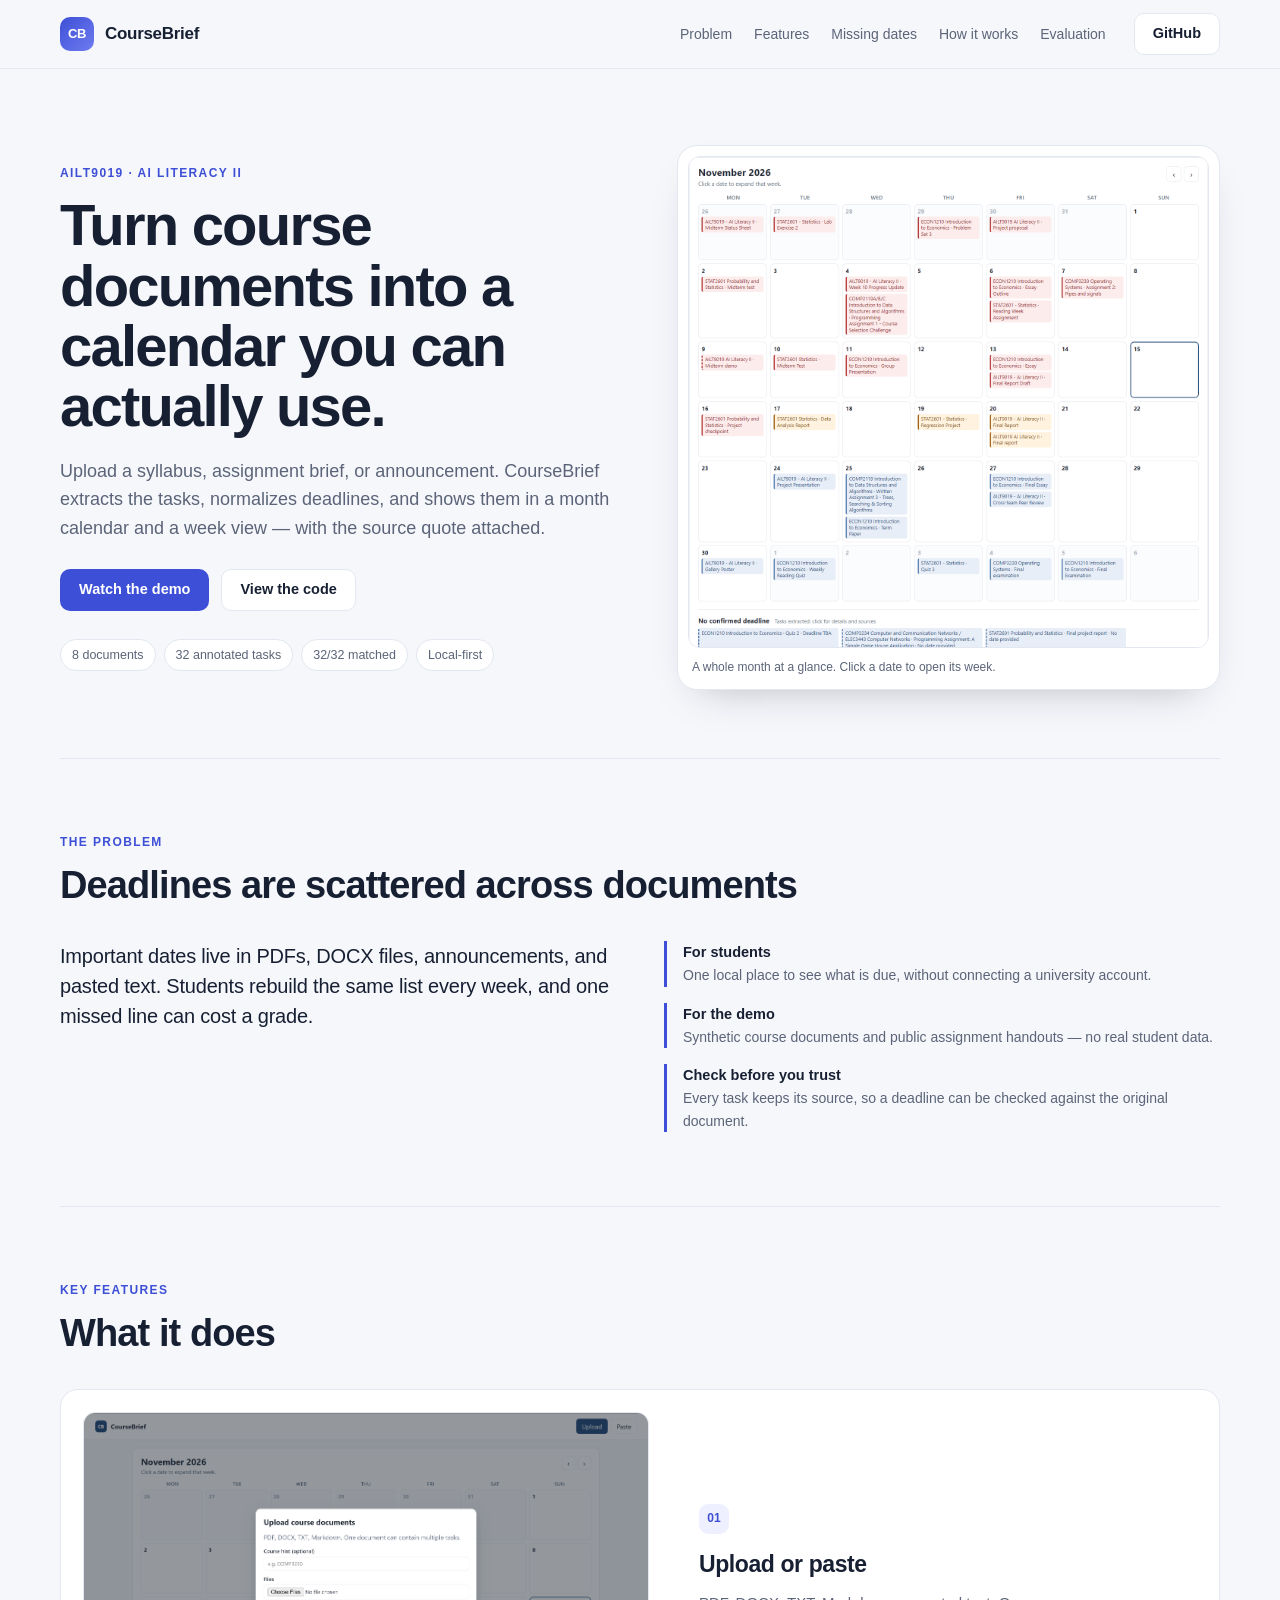
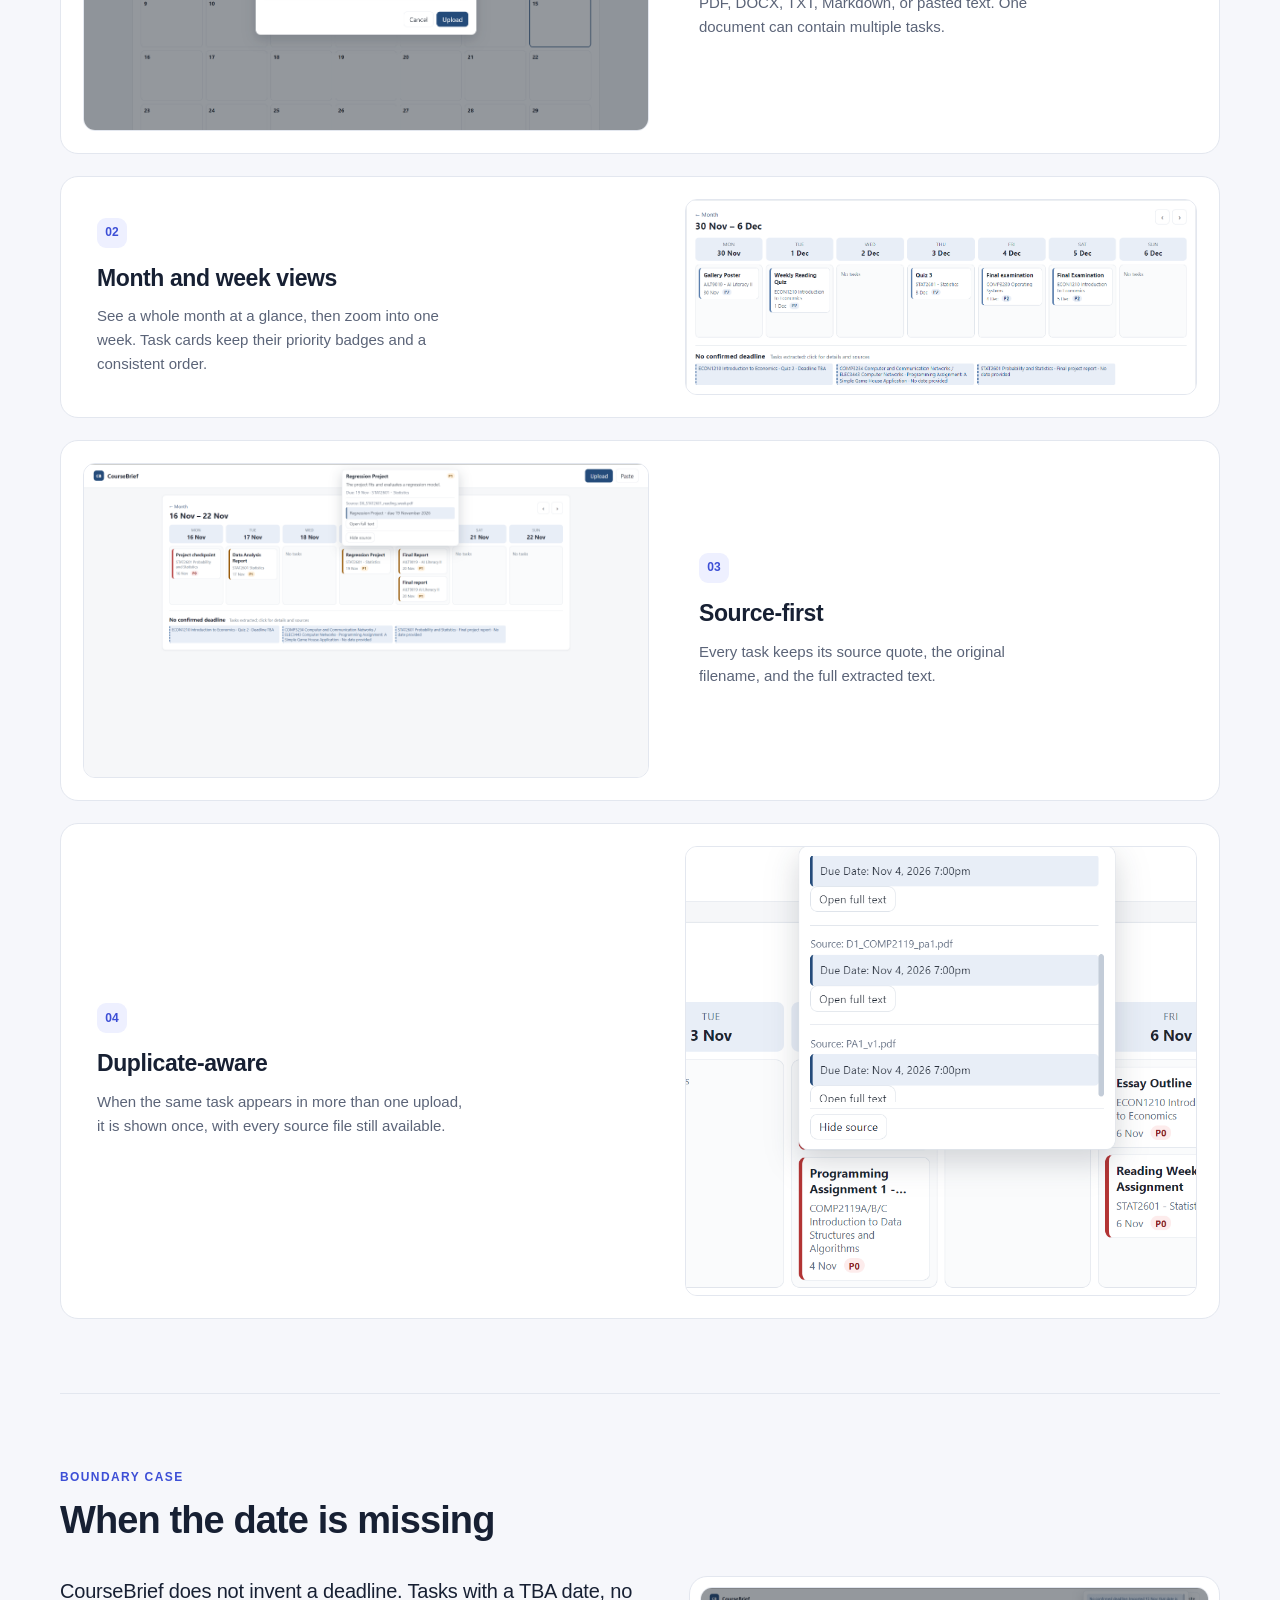
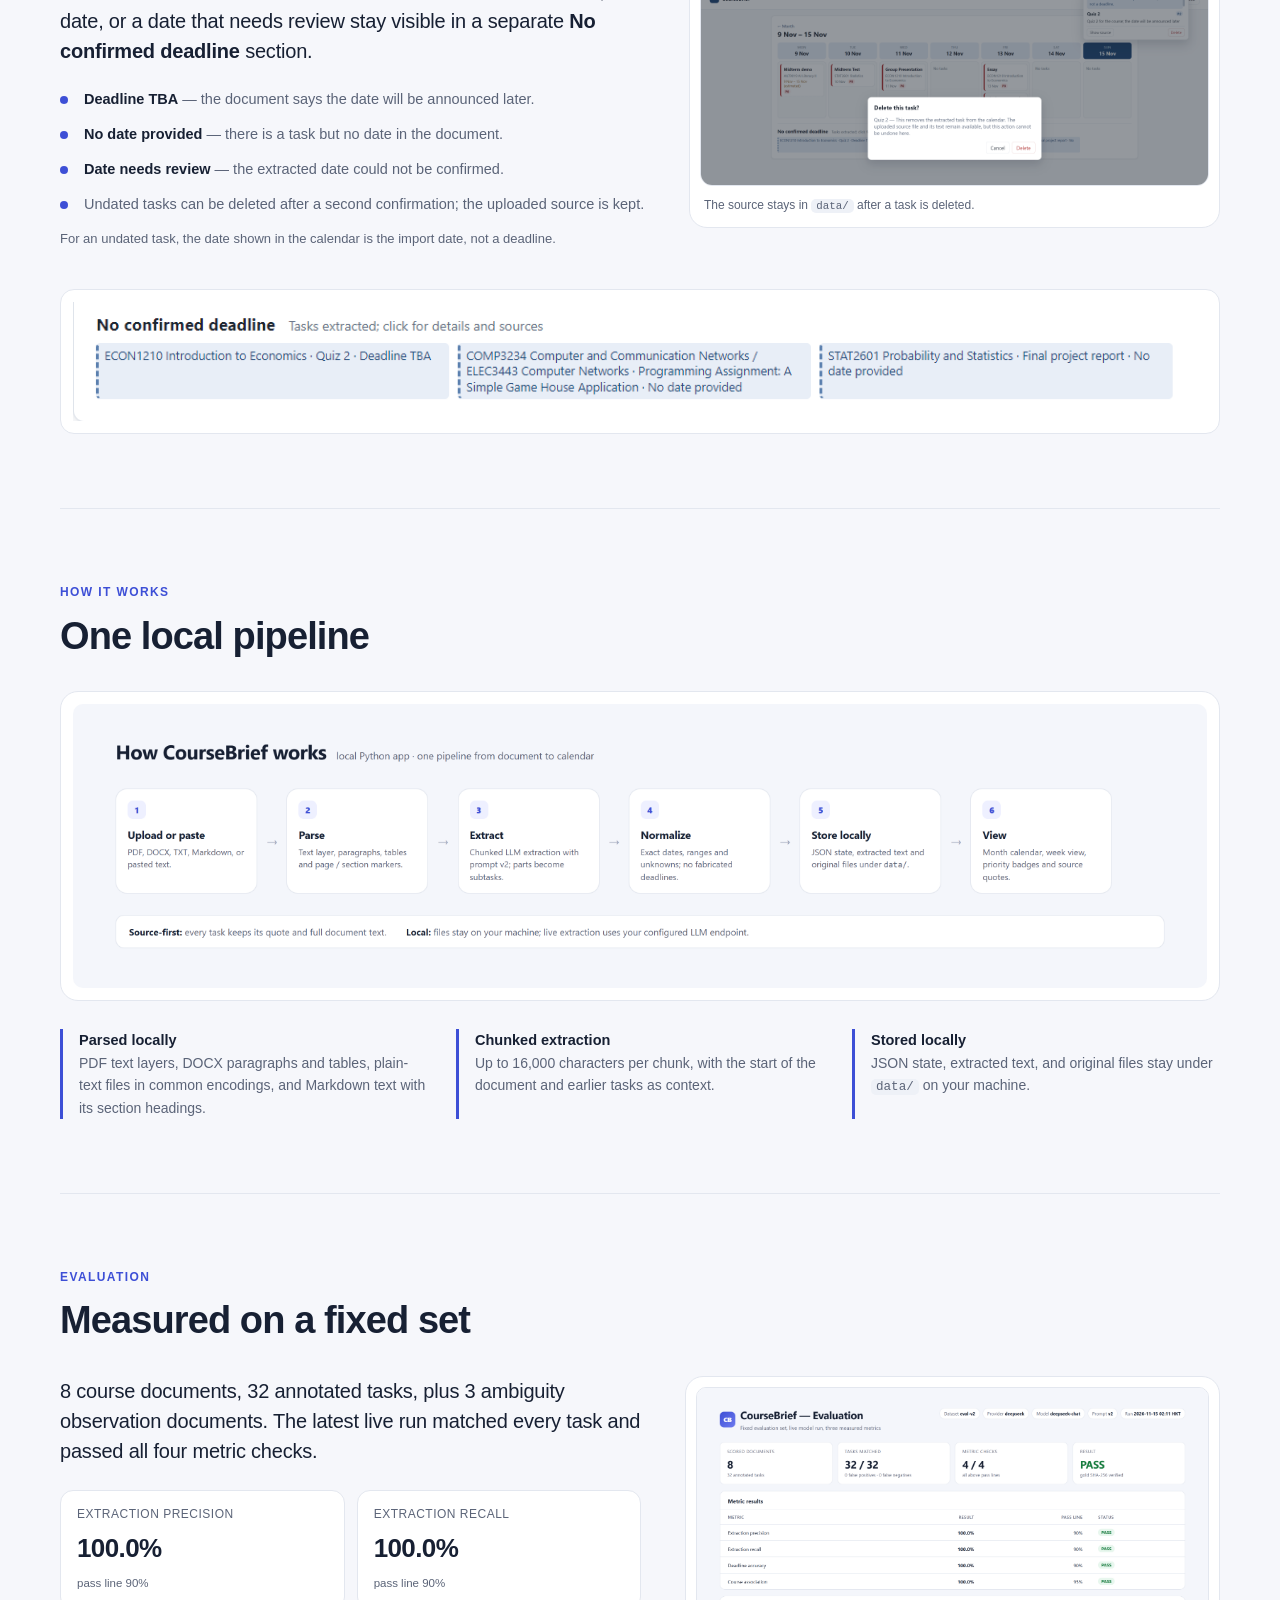
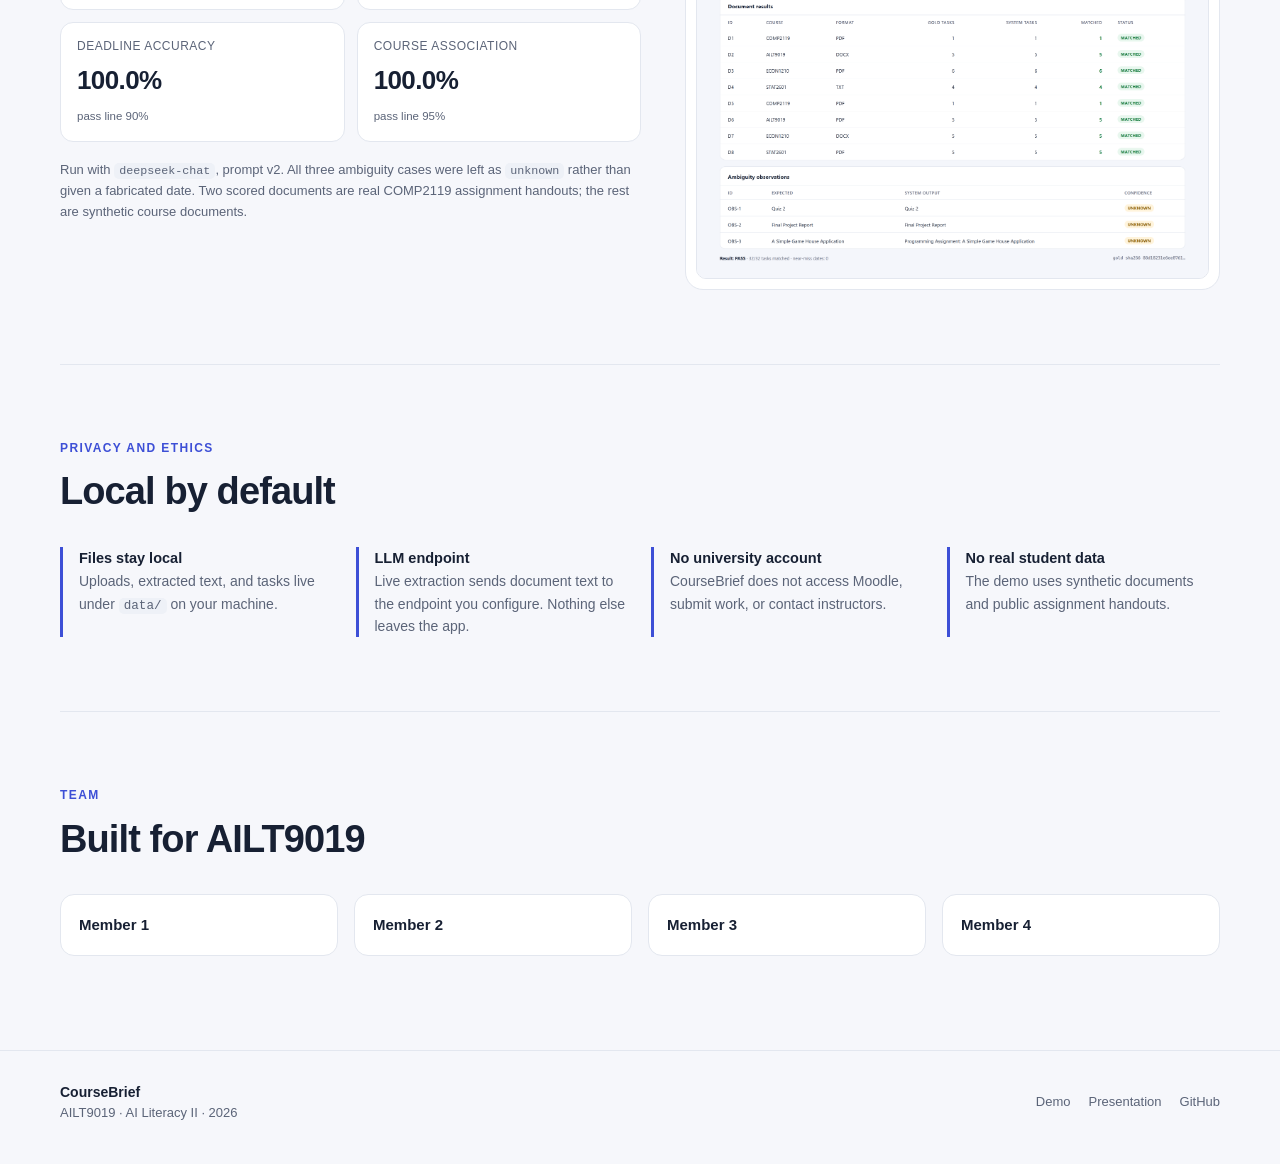
==== docs/index.html @ 69df0aec "implement the website" ====
<!doctype html>
<html lang="en">
<head>
<meta charset="utf-8">
<meta name="viewport" content="width=device-width, initial-scale=1">
<title>CourseBrief — Turn course documents into a clear academic calendar</title>
<meta name="description" content="CourseBrief extracts academic tasks and deadlines from course documents and shows them in a month calendar and a week view, with source quotes attached.">
<link rel="stylesheet" href="styles.css">
</head>
<body id="top">

<header class="site-header">
  <div class="wrap nav">
    <a class="brand" href="#top" aria-label="CourseBrief home">
      <span class="mark">CB</span>
      <span>CourseBrief</span>
    </a>
    <nav class="nav-links" aria-label="Sections">
      <a href="#problem">Problem</a>
      <a href="#features">Features</a>
      <a href="#missing">Missing dates</a>
      <a href="#how">How it works</a>
      <a href="#evaluation">Evaluation</a>
    </nav>
    <a class="btn btn-ghost" href="https://github.com/chankwankiu/AILT9019">GitHub</a>
  </div>
</header>

<main>

  <section class="hero wrap">
    <div class="hero-copy">
      <p class="eyebrow">AILT9019 · AI Literacy II</p>
      <h1>Turn course documents into a calendar you can actually use.</h1>
      <p class="lede">
        Upload a syllabus, assignment brief, or announcement. CourseBrief extracts the tasks,
        normalizes deadlines, and shows them in a month calendar and a week view — with the source quote attached.
      </p>
      <div class="hero-actions">
        <a class="btn btn-primary" href="https://youtu.be/REPLACE_DEMO">Watch the demo</a>
        <a class="btn btn-ghost" href="https://github.com/chankwankiu/AILT9019">View the code</a>
      </div>
      <ul class="chips" aria-label="Project summary">
        <li>8 documents</li>
        <li>32 annotated tasks</li>
        <li>32/32 matched</li>
        <li>Local-first</li>
      </ul>
    </div>
    <figure class="hero-shot">
      <img src="assets/02-calendar.png" width="1368" height="1292" alt="CourseBrief month calendar with tasks from several courses">
      <figcaption>A whole month at a glance. Click a date to open its week.</figcaption>
    </figure>
  </section>

  <section class="section wrap" id="problem">
    <div class="section-head">
      <p class="eyebrow">The problem</p>
      <h2>Deadlines are scattered across documents</h2>
    </div>
    <div class="two-col">
      <p class="big">
        Important dates live in PDFs, DOCX files, announcements, and pasted text. Students rebuild the
        same list every week, and one missed line can cost a grade.
      </p>
      <div class="problem-list">
        <div><strong>For students</strong> <span>One local place to see what is due, without connecting a university account.</span></div>
        <div><strong>For the demo</strong> <span>Synthetic course documents and public assignment handouts — no real student data.</span></div>
        <div><strong>Check before you trust</strong> <span>Every task keeps its source, so a deadline can be checked against the original document.</span></div>
      </div>
    </div>
  </section>

  <section class="section wrap" id="features">
    <div class="section-head">
      <p class="eyebrow">Key features</p>
      <h2>What it does</h2>
    </div>
    <div class="feature-rows">
      <article class="feature-row">
        <figure class="shot"><img src="assets/01-upload.png" width="2482" height="1396" alt="Upload dialog with PDF, DOCX, TXT, and Markdown support" loading="lazy"></figure>
        <div class="feature-copy">
          <span class="feature-num">01</span>
          <h3>Upload or paste</h3>
          <p>PDF, DOCX, TXT, Markdown, or pasted text. One document can contain multiple tasks.</p>
        </div>
      </article>
      <article class="feature-row reverse">
        <figure class="shot"><img src="assets/03-week.png" width="1369" height="521" alt="Week view with task cards and priority badges" loading="lazy"></figure>
        <div class="feature-copy">
          <span class="feature-num">02</span>
          <h3>Month and week views</h3>
          <p>See a whole month at a glance, then zoom into one week. Task cards keep their priority badges and a consistent order.</p>
        </div>
      </article>
      <article class="feature-row">
        <figure class="shot"><img src="assets/04-source.png" width="2520" height="1396" alt="Task details with the source quote and an Open full text button" loading="lazy"></figure>
        <div class="feature-copy">
          <span class="feature-num">03</span>
          <h3>Source-first</h3>
          <p>Every task keeps its source quote, the original filename, and the full extracted text.</p>
        </div>
      </article>
      <article class="feature-row reverse">
        <figure class="shot"><img src="assets/06-duplicate.png" width="842" height="740" alt="One task with sources from several uploaded files" loading="lazy"></figure>
        <div class="feature-copy">
          <span class="feature-num">04</span>
          <h3>Duplicate-aware</h3>
          <p>When the same task appears in more than one upload, it is shown once, with every source file still available.</p>
        </div>
      </article>
    </div>
  </section>

  <section class="section wrap" id="missing">
    <div class="section-head">
      <p class="eyebrow">Boundary case</p>
      <h2>When the date is missing</h2>
    </div>
    <div class="missing-grid">
      <div>
        <p class="big">
          CourseBrief does not invent a deadline. Tasks with a TBA date, no date, or a date that needs
          review stay visible in a separate <strong>No confirmed deadline</strong> section.
        </p>
        <ul class="tick-list">
          <li><strong>Deadline TBA</strong> — the document says the date will be announced later.</li>
          <li><strong>No date provided</strong> — there is a task but no date in the document.</li>
          <li><strong>Date needs review</strong> — the extracted date could not be confirmed.</li>
          <li>Undated tasks can be deleted after a second confirmation; the uploaded source is kept.</li>
        </ul>
        <p class="note">For an undated task, the date shown in the calendar is the import date, not a deadline.</p>
      </div>
      <figure class="shot panel">
        <img src="assets/08-delete-confirm.png" width="2520" height="980" alt="Delete confirmation for an undated task, with the import-date note visible" loading="lazy">
        <figcaption>The source stays in <code>data/</code> after a task is deleted.</figcaption>
      </figure>
    </div>
    <figure class="strip">
      <a class="zoom" href="assets/05-undated.png" target="_blank" rel="noopener"><img src="assets/05-undated.png" width="1188" height="125" alt="No confirmed deadline section with Deadline TBA and No date provided labels" loading="lazy"></a>
      <figcaption class="tap-hint">Tap the image to view it full size.</figcaption>
    </figure>
  </section>

  <section class="section wrap" id="how">
    <div class="section-head">
      <p class="eyebrow">How it works</p>
      <h2>One local pipeline</h2>
    </div>
    <figure class="arch">
      <a class="zoom" href="assets/architecture.png" target="_blank" rel="noopener"><img src="assets/architecture.png" width="3200" height="800" alt="Pipeline: upload or paste, parse, extract, normalize, store locally, view" loading="lazy"></a>
      <figcaption class="tap-hint">Tap the image to view it full size.</figcaption>
    </figure>
    <div class="three-col">
      <div><strong>Parsed locally</strong> <span>PDF text layers, DOCX paragraphs and tables, plain-text files in common encodings, and Markdown text with its section headings.</span></div>
      <div><strong>Chunked extraction</strong> <span>Up to 16,000 characters per chunk, with the start of the document and earlier tasks as context.</span></div>
      <div><strong>Stored locally</strong> <span>JSON state, extracted text, and original files stay under <code>data/</code> on your machine.</span></div>
    </div>
  </section>

  <section class="section wrap" id="evaluation">
    <div class="section-head">
      <p class="eyebrow">Evaluation</p>
      <h2>Measured on a fixed set</h2>
    </div>
    <div class="eval-grid">
      <div>
        <p class="big">
          8 course documents, 32 annotated tasks, plus 3 ambiguity observation documents.
          The latest live run matched every task and passed all four metric checks.
        </p>
        <div class="metric-grid">
          <div class="metric"><span>Extraction precision</span> <strong>100.0%</strong> <small>pass line 90%</small></div>
          <div class="metric"><span>Extraction recall</span> <strong>100.0%</strong> <small>pass line 90%</small></div>
          <div class="metric"><span>Deadline accuracy</span> <strong>100.0%</strong> <small>pass line 90%</small></div>
          <div class="metric"><span>Course association</span> <strong>100.0%</strong> <small>pass line 95%</small></div>
        </div>
        <p class="note">
          Run with <code>deepseek-chat</code>, prompt v2. All three ambiguity cases were left as
          <code>unknown</code> rather than given a fabricated date. Two scored documents are real
          COMP2119 assignment handouts; the rest are synthetic course documents.
        </p>
      </div>
      <figure class="shot eval-shot">
        <a class="zoom" href="assets/07-evaluation.png" target="_blank" rel="noopener"><img src="assets/07-evaluation.png" width="2880" height="2766" alt="Evaluation report showing 32 of 32 tasks matched and all metrics at 100%" loading="lazy"></a>
        <figcaption class="tap-hint">Tap the image to view it full size.</figcaption>
      </figure>
    </div>
  </section>

  <section class="section wrap" id="privacy">
    <div class="section-head">
      <p class="eyebrow">Privacy and ethics</p>
      <h2>Local by default</h2>
    </div>
    <div class="privacy-grid">
      <div><strong>Files stay local</strong> <span>Uploads, extracted text, and tasks live under <code>data/</code> on your machine.</span></div>
      <div><strong>LLM endpoint</strong> <span>Live extraction sends document text to the endpoint you configure. Nothing else leaves the app.</span></div>
      <div><strong>No university account</strong> <span>CourseBrief does not access Moodle, submit work, or contact instructors.</span></div>
      <div><strong>No real student data</strong> <span>The demo uses synthetic documents and public assignment handouts.</span></div>
    </div>
  </section>

  <section class="section wrap" id="team">
    <div class="section-head">
      <p class="eyebrow">Team</p>
      <h2>Built for AILT9019</h2>
    </div>
    <div class="team-grid">
      <div class="member"><strong>Member 1</strong></div>
      <div class="member"><strong>Member 2</strong></div>
      <div class="member"><strong>Member 3</strong></div>
      <div class="member"><strong>Member 4</strong></div>
    </div>
  </section>

</main>

<footer class="site-footer">
  <div class="wrap footer-row">
    <div>
      <strong>CourseBrief</strong>
      <span>AILT9019 · AI Literacy II · 2026</span>
    </div>
    <div class="footer-links">
      <a href="https://youtu.be/REPLACE_DEMO">Demo</a>
      <a href="https://youtu.be/REPLACE_PRESENTATION">Presentation</a>
      <a href="https://github.com/chankwankiu/AILT9019">GitHub</a>
    </div>
  </div>
</footer>

</body>
</html>
---- docs/styles.css ----
:root {
  --ink: #172033;
  --muted: #5b6478;
  --line: #e3e7ef;
  --bg: #f6f7fb;
  --panel: #ffffff;
  --soft: #eef1f7;
  --accent: #3d4fd6;
  --accent-dark: #2f3fb8;
  --green: #137a3b;
  --radius: 18px;
  --max: 1160px;
}

* { box-sizing: border-box; }

/* sticky 导航栏约 69px 高，锚点跳转时给标题留出位置 */
html { scroll-behavior: smooth; scroll-padding-top: 69px; }

body {
  margin: 0;
  background: var(--bg);
  color: var(--ink);
  font-family: -apple-system, BlinkMacSystemFont, "Segoe UI", "Microsoft YaHei", sans-serif;
  line-height: 1.6;
  -webkit-font-smoothing: antialiased;
}

img { max-width: 100%; height: auto; display: block; }

a { color: inherit; }

code {
  font-family: "Cascadia Mono", Consolas, monospace;
  font-size: 0.9em;
  background: var(--soft);
  padding: 1px 5px;
  border-radius: 5px;
}

.wrap {
  width: min(var(--max), calc(100% - 48px));
  margin: 0 auto;
}

/* Header */
.site-header {
  position: sticky;
  top: 0;
  z-index: 10;
  background: rgba(246, 247, 251, 0.86);
  border-bottom: 1px solid var(--line);
  backdrop-filter: blur(10px);
}

.nav {
  display: flex;
  align-items: center;
  gap: 28px;
  min-height: 68px;
}

.brand {
  display: inline-flex;
  align-items: center;
  gap: 11px;
  font-weight: 750;
  font-size: 17px;
  letter-spacing: -0.3px;
  text-decoration: none;
  margin-right: auto;
}

.mark {
  width: 34px;
  height: 34px;
  border-radius: 10px;
  background: linear-gradient(135deg, var(--accent), #6f7cf0);
  color: #fff;
  display: grid;
  place-items: center;
  font-size: 13px;
  font-weight: 800;
  letter-spacing: -0.4px;
}

.nav-links {
  display: flex;
  gap: 22px;
  font-size: 14px;
  color: var(--muted);
}

.nav-links a { text-decoration: none; }
.nav-links a:hover { color: var(--ink); }

.btn {
  display: inline-flex;
  align-items: center;
  justify-content: center;
  gap: 8px;
  min-height: 42px;
  padding: 0 18px;
  border-radius: 10px;
  border: 1px solid transparent;
  font-size: 14.5px;
  font-weight: 650;
  text-decoration: none;
  transition: background 0.15s ease, border-color 0.15s ease, transform 0.15s ease;
}

.btn:hover { transform: translateY(-1px); }

.btn-primary {
  background: var(--accent);
  color: #fff;
}
.btn-primary:hover { background: var(--accent-dark); }

.btn-ghost {
  background: var(--panel);
  border-color: var(--line);
  color: var(--ink);
}
.btn-ghost:hover { border-color: #c9cfdd; }

/* Hero */
.hero {
  display: grid;
  grid-template-columns: 1.02fr 0.98fr;
  gap: 52px;
  align-items: center;
  padding: 76px 0 68px;
}

.eyebrow {
  margin: 0 0 12px;
  color: var(--accent);
  font-size: 12px;
  font-weight: 750;
  letter-spacing: 1.4px;
  text-transform: uppercase;
}

h1 {
  margin: 0;
  font-size: clamp(38px, 5vw, 58px);
  line-height: 1.04;
  letter-spacing: -1.8px;
  font-weight: 780;
}

.lede {
  margin: 20px 0 0;
  color: var(--muted);
  font-size: 18px;
  max-width: 56ch;
}

.hero-actions {
  display: flex;
  flex-wrap: wrap;
  gap: 12px;
  margin-top: 26px;
}

.chips {
  display: flex;
  flex-wrap: wrap;
  gap: 8px;
  margin: 28px 0 0;
  padding: 0;
  list-style: none;
}

.chips li {
  padding: 5px 11px;
  border: 1px solid var(--line);
  border-radius: 999px;
  background: var(--panel);
  color: var(--muted);
  font-size: 12.5px;
  white-space: nowrap;
}

.hero-shot,
.shot {
  margin: 0;
}

.hero-shot {
  background: var(--panel);
  border: 1px solid var(--line);
  border-radius: 20px;
  padding: 10px;
  box-shadow: 0 18px 40px -24px rgba(23, 32, 51, 0.35);
}

.hero-shot img {
  border-radius: 12px;
  border: 1px solid var(--line);
}

.hero-shot figcaption,
.shot figcaption {
  padding: 10px 4px 2px;
  color: var(--muted);
  font-size: 12px;
}

/* Sections */
.section {
  padding: 74px 0;
  border-top: 1px solid var(--line);
}

.section-head {
  margin-bottom: 34px;
}

h2 {
  margin: 0;
  font-size: clamp(28px, 3.4vw, 38px);
  line-height: 1.12;
  letter-spacing: -0.9px;
  font-weight: 750;
}

h3 {
  margin: 0 0 7px;
  font-size: 19px;
  letter-spacing: -0.2px;
}

.big {
  margin: 0;
  font-size: 20px;
  line-height: 1.5;
  letter-spacing: -0.2px;
}

.note {
  color: var(--muted);
  font-size: 13px;
}

/* Problem */
.two-col {
  display: grid;
  grid-template-columns: 1fr 1fr;
  gap: 48px;
  align-items: start;
}

.problem-list {
  display: grid;
  gap: 16px;
}

.problem-list div,
.three-col div,
.privacy-grid div {
  padding-left: 16px;
  border-left: 3px solid var(--accent);
}

.problem-list strong,
.problem-list span,
.three-col strong,
.three-col span,
.privacy-grid strong,
.privacy-grid span {
  display: block;
}

.problem-list strong,
.three-col strong,
.privacy-grid strong {
  font-size: 14.5px;
}

.problem-list span,
.three-col span,
.privacy-grid span {
  color: var(--muted);
  font-size: 14px;
}

/* Features */
.feature-rows {
  display: grid;
  gap: 22px;
}

.feature-row {
  display: grid;
  grid-template-columns: 1.05fr 0.95fr;
  gap: 36px;
  align-items: center;
  background: var(--panel);
  border: 1px solid var(--line);
  border-radius: var(--radius);
  padding: 22px;
}

.feature-row.reverse .shot { order: 2; }
.feature-row.reverse .feature-copy { order: 1; }

.feature-row .shot img {
  width: 100%;
  border-radius: 12px;
  border: 1px solid var(--line);
}

.feature-copy { padding: 10px 14px; }

.feature-num {
  display: inline-grid;
  place-items: center;
  width: 30px;
  height: 30px;
  border-radius: 9px;
  background: #eef0ff;
  color: var(--accent);
  font-size: 12px;
  font-weight: 800;
  margin-bottom: 12px;
}

.feature-copy h3 {
  font-size: 23px;
  letter-spacing: -0.4px;
}

.feature-copy p {
  margin: 8px 0 0;
  color: var(--muted);
  font-size: 15px;
  max-width: 44ch;
}

/* Missing dates */
.missing-grid {
  display: grid;
  grid-template-columns: 1.05fr 0.95fr;
  gap: 42px;
  align-items: start;
}

.tick-list {
  margin: 22px 0 0;
  padding: 0;
  list-style: none;
  display: grid;
  gap: 12px;
}

.tick-list li {
  position: relative;
  padding-left: 24px;
  color: var(--muted);
  font-size: 14.5px;
}

.tick-list li::before {
  content: "";
  position: absolute;
  left: 0;
  top: 8px;
  width: 8px;
  height: 8px;
  border-radius: 50%;
  background: var(--accent);
}

.tick-list strong { color: var(--ink); }

.panel {
  background: var(--panel);
  border: 1px solid var(--line);
  border-radius: var(--radius);
  padding: 10px;
}

.panel img { border-radius: 12px; border: 1px solid var(--line); }

.strip {
  margin: 26px 0 0;
  background: var(--panel);
  border: 1px solid var(--line);
  border-radius: 14px;
  padding: 12px;
}

.strip img { width: 100%; }

/* How it works */
.arch {
  margin: 0 0 28px;
  background: var(--panel);
  border: 1px solid var(--line);
  border-radius: var(--radius);
  padding: 12px;
}

.arch img { width: 100%; border-radius: 10px; }

.three-col {
  display: grid;
  grid-template-columns: repeat(3, 1fr);
  gap: 28px;
}

/* Evaluation */
.eval-grid {
  display: grid;
  grid-template-columns: 1fr 0.92fr;
  gap: 44px;
  align-items: start;
}

.metric-grid {
  display: grid;
  grid-template-columns: 1fr 1fr;
  gap: 12px;
  margin: 24px 0 18px;
}

.metric {
  background: var(--panel);
  border: 1px solid var(--line);
  border-radius: 13px;
  padding: 14px 16px;
}

.metric span {
  display: block;
  color: var(--muted);
  font-size: 12px;
  text-transform: uppercase;
  letter-spacing: 0.5px;
}

.metric strong {
  display: block;
  margin-top: 4px;
  font-size: 26px;
  letter-spacing: -0.6px;
}

.metric small {
  color: var(--muted);
  font-size: 11.5px;
}

.eval-shot {
  background: var(--panel);
  border: 1px solid var(--line);
  border-radius: var(--radius);
  padding: 10px;
}

.eval-shot img { border-radius: 10px; border: 1px solid var(--line); }

/* Privacy */
.privacy-grid {
  display: grid;
  grid-template-columns: repeat(4, 1fr);
  gap: 22px;
}

/* Team */
.team-grid {
  display: grid;
  grid-template-columns: repeat(4, 1fr);
  gap: 16px;
}

.member {
  background: var(--panel);
  border: 1px solid var(--line);
  border-radius: 14px;
  padding: 18px;
}

.member strong { display: block; font-size: 15px; }
.member span { color: var(--muted); font-size: 13px; }

/* Footer */
.site-footer {
  border-top: 1px solid var(--line);
  padding: 30px 0 40px;
  margin-top: 20px;
}

.footer-row {
  display: flex;
  justify-content: space-between;
  align-items: center;
  gap: 24px;
  color: var(--muted);
  font-size: 13px;
}

.footer-row strong {
  display: block;
  color: var(--ink);
  font-size: 14px;
}

.footer-links {
  display: flex;
  gap: 18px;
}

.footer-links a { text-decoration: none; }
.footer-links a:hover { color: var(--ink); }

/* 宽图点开看原图；提示文字只在手机上显示 */
.zoom { display: block; cursor: zoom-in; }
.tap-hint { display: none; }

/* Focus */
a:focus-visible {
  outline: 2px solid var(--accent);
  outline-offset: 3px;
}

/* Responsive */
@media (max-width: 980px) {
  /* 窄屏导航移到第二行，可左右滑动；导航栏变高，锚点留白跟着加大 */
  html { scroll-padding-top: 100px; }
  .nav { flex-wrap: wrap; row-gap: 8px; min-height: 0; padding-top: 12px; }
  .nav-links {
    order: 3;
    flex: 0 0 100%;
    gap: 20px;
    overflow-x: auto;
    white-space: nowrap;
    padding: 2px 0 12px;
    scrollbar-width: none;
  }
  .nav-links::-webkit-scrollbar { display: none; }
  .hero { grid-template-columns: 1fr; gap: 36px; padding: 54px 0 50px; }
  .hero-shot { max-width: 620px; }
  .two-col,
  .missing-grid,
  .eval-grid { grid-template-columns: 1fr; }
  .feature-row,
  .feature-row.reverse { grid-template-columns: 1fr; }
  .feature-row.reverse .shot { order: 1; }
  .feature-row.reverse .feature-copy { order: 2; }
  .three-col { grid-template-columns: 1fr; gap: 20px; }
  .privacy-grid { grid-template-columns: 1fr 1fr; }
  .team-grid { grid-template-columns: 1fr 1fr; }
}

@media (max-width: 600px) {
  .wrap { width: calc(100% - 32px); }
  .section { padding: 52px 0; }
  .hero { padding-top: 40px; }
  .metric-grid { grid-template-columns: 1fr; }
  .privacy-grid { grid-template-columns: 1fr; }
  .team-grid { grid-template-columns: 1fr; }
  .footer-row { flex-direction: column; align-items: flex-start; }
  .tap-hint {
    display: block;
    padding: 8px 4px 0;
    color: var(--muted);
    font-size: 12px;
  }
}
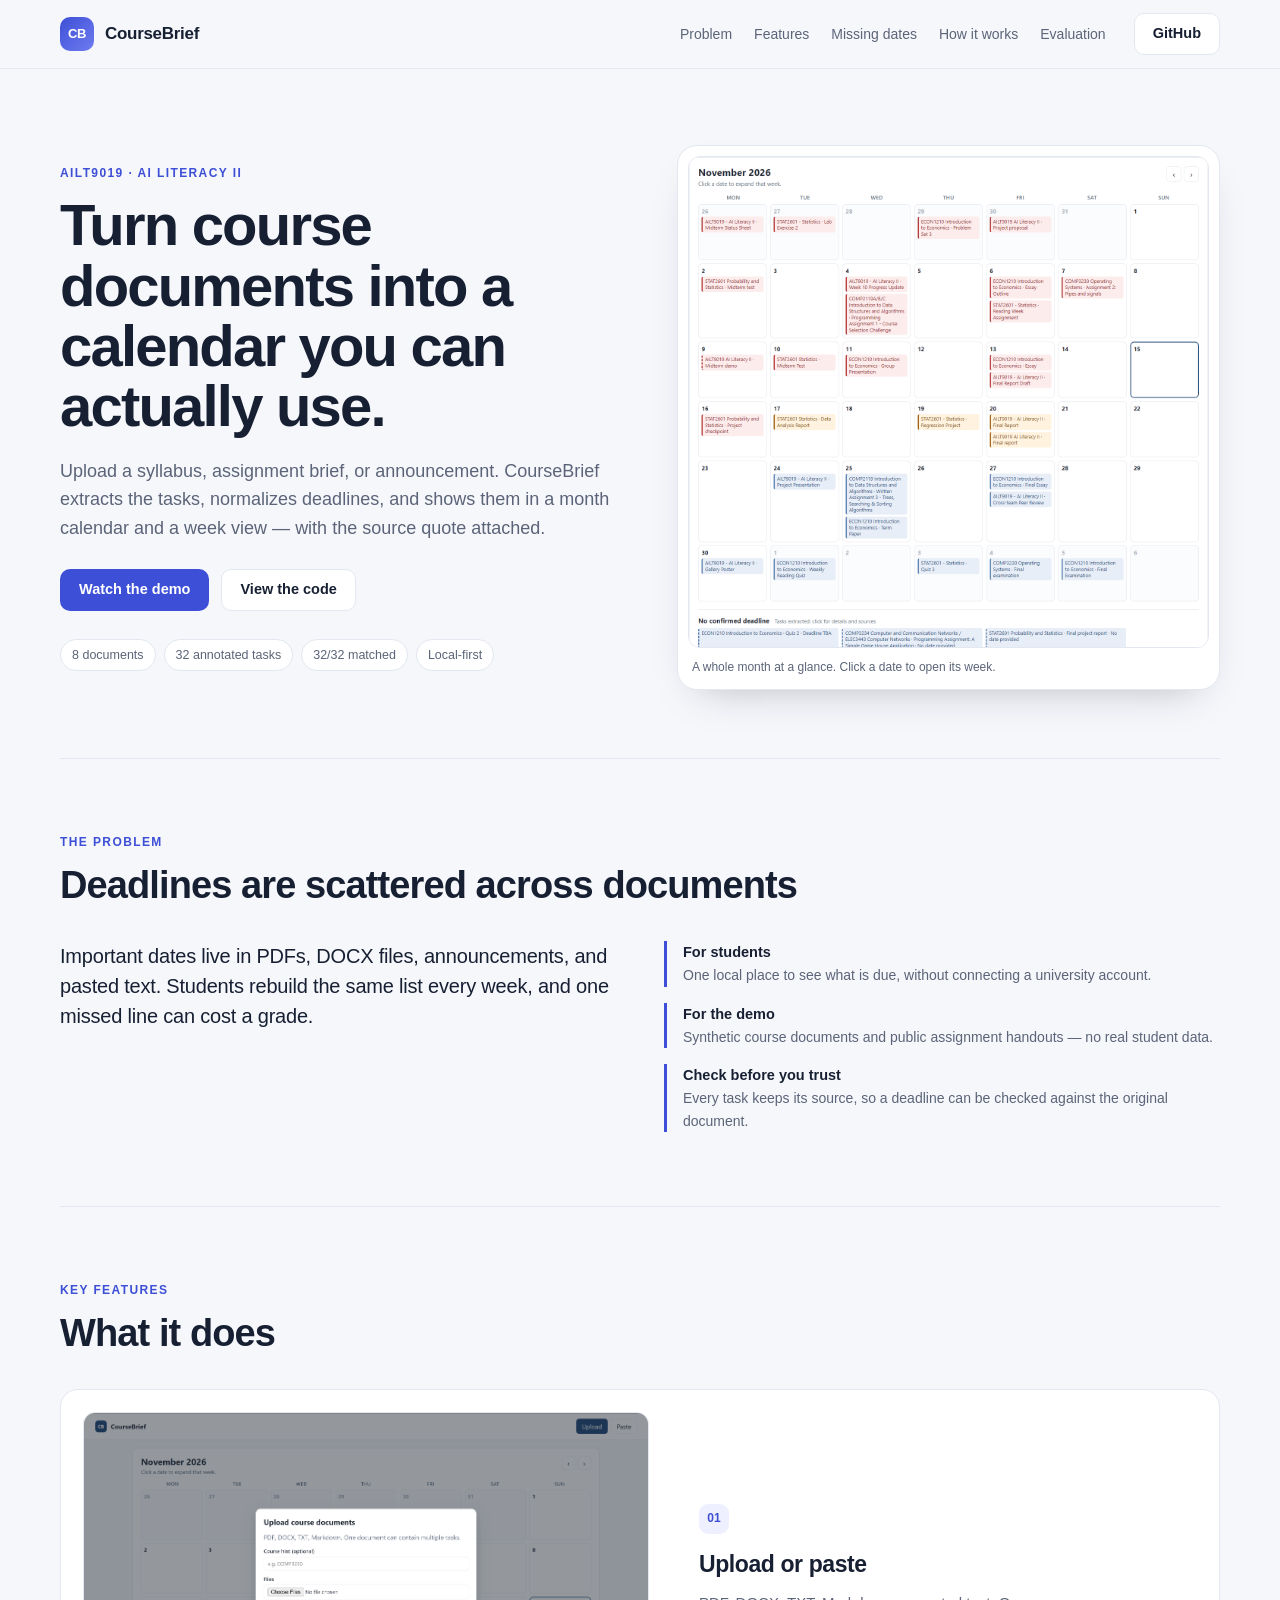
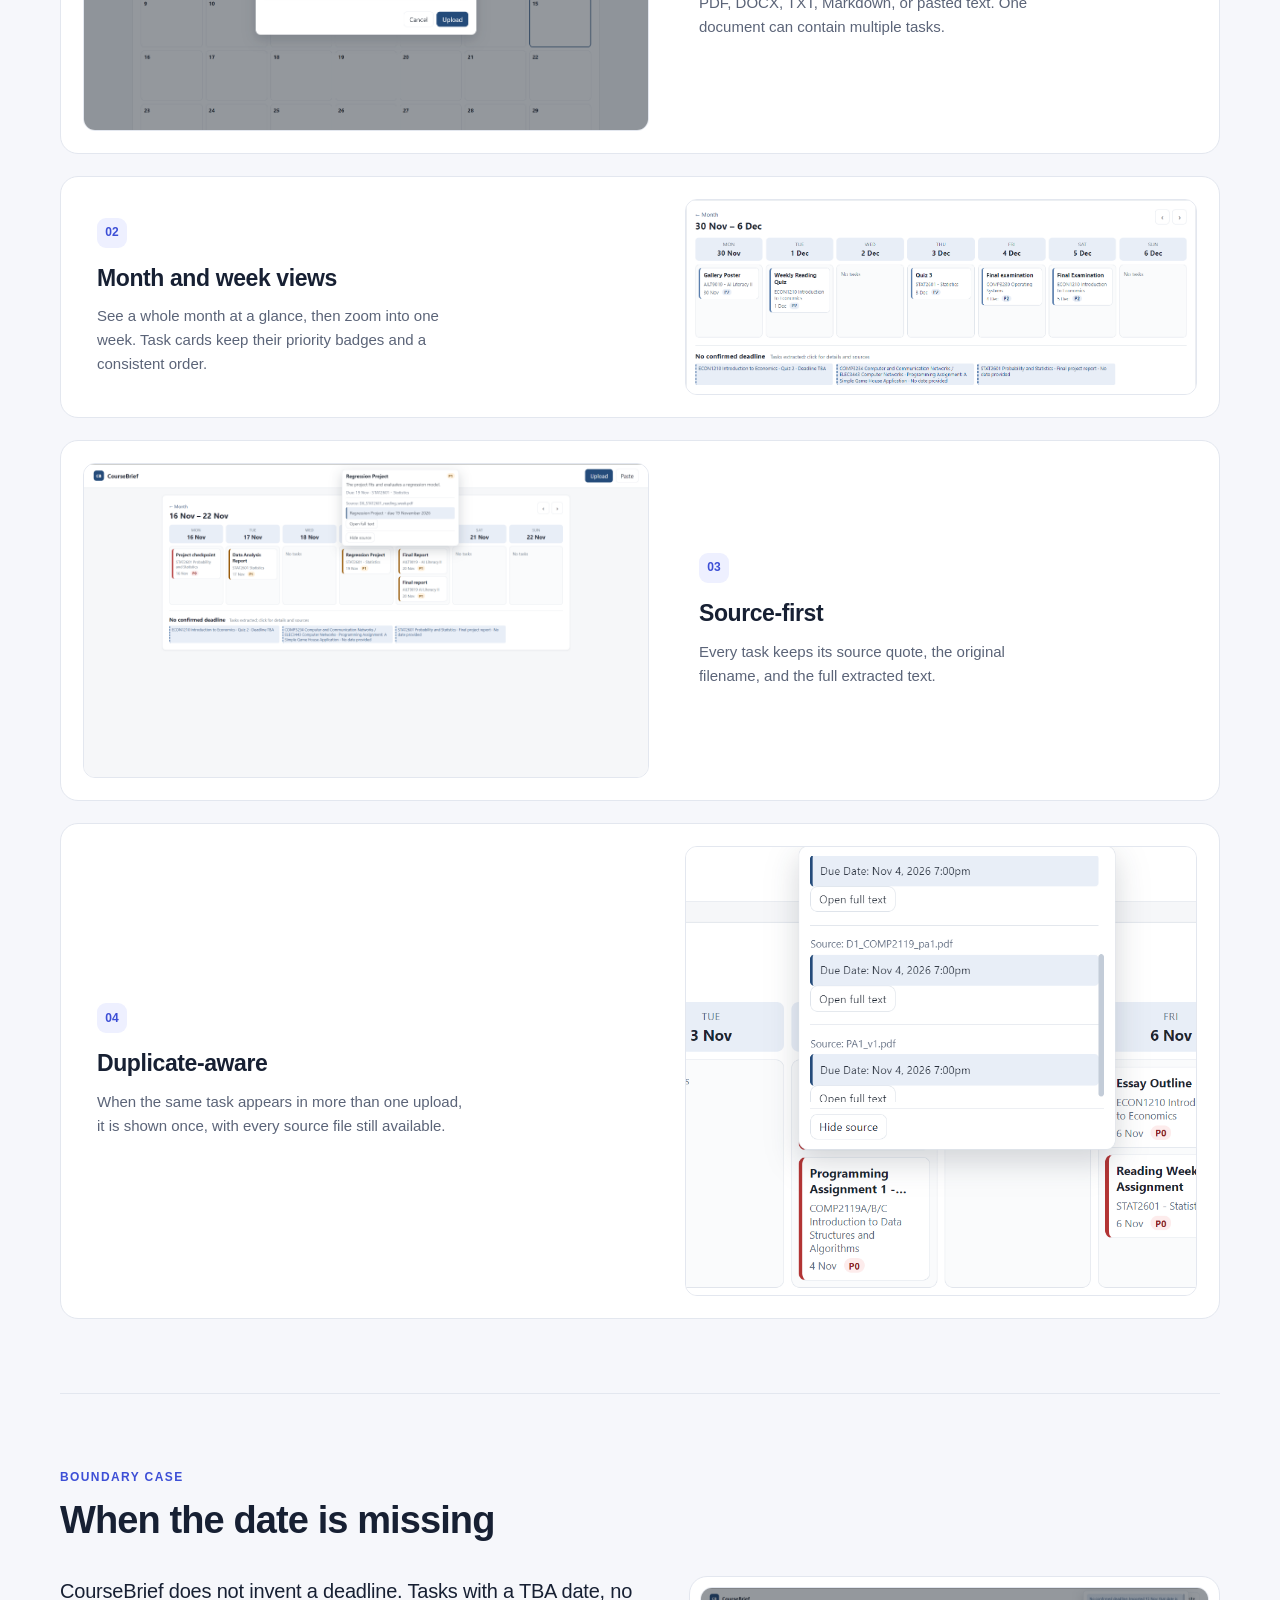
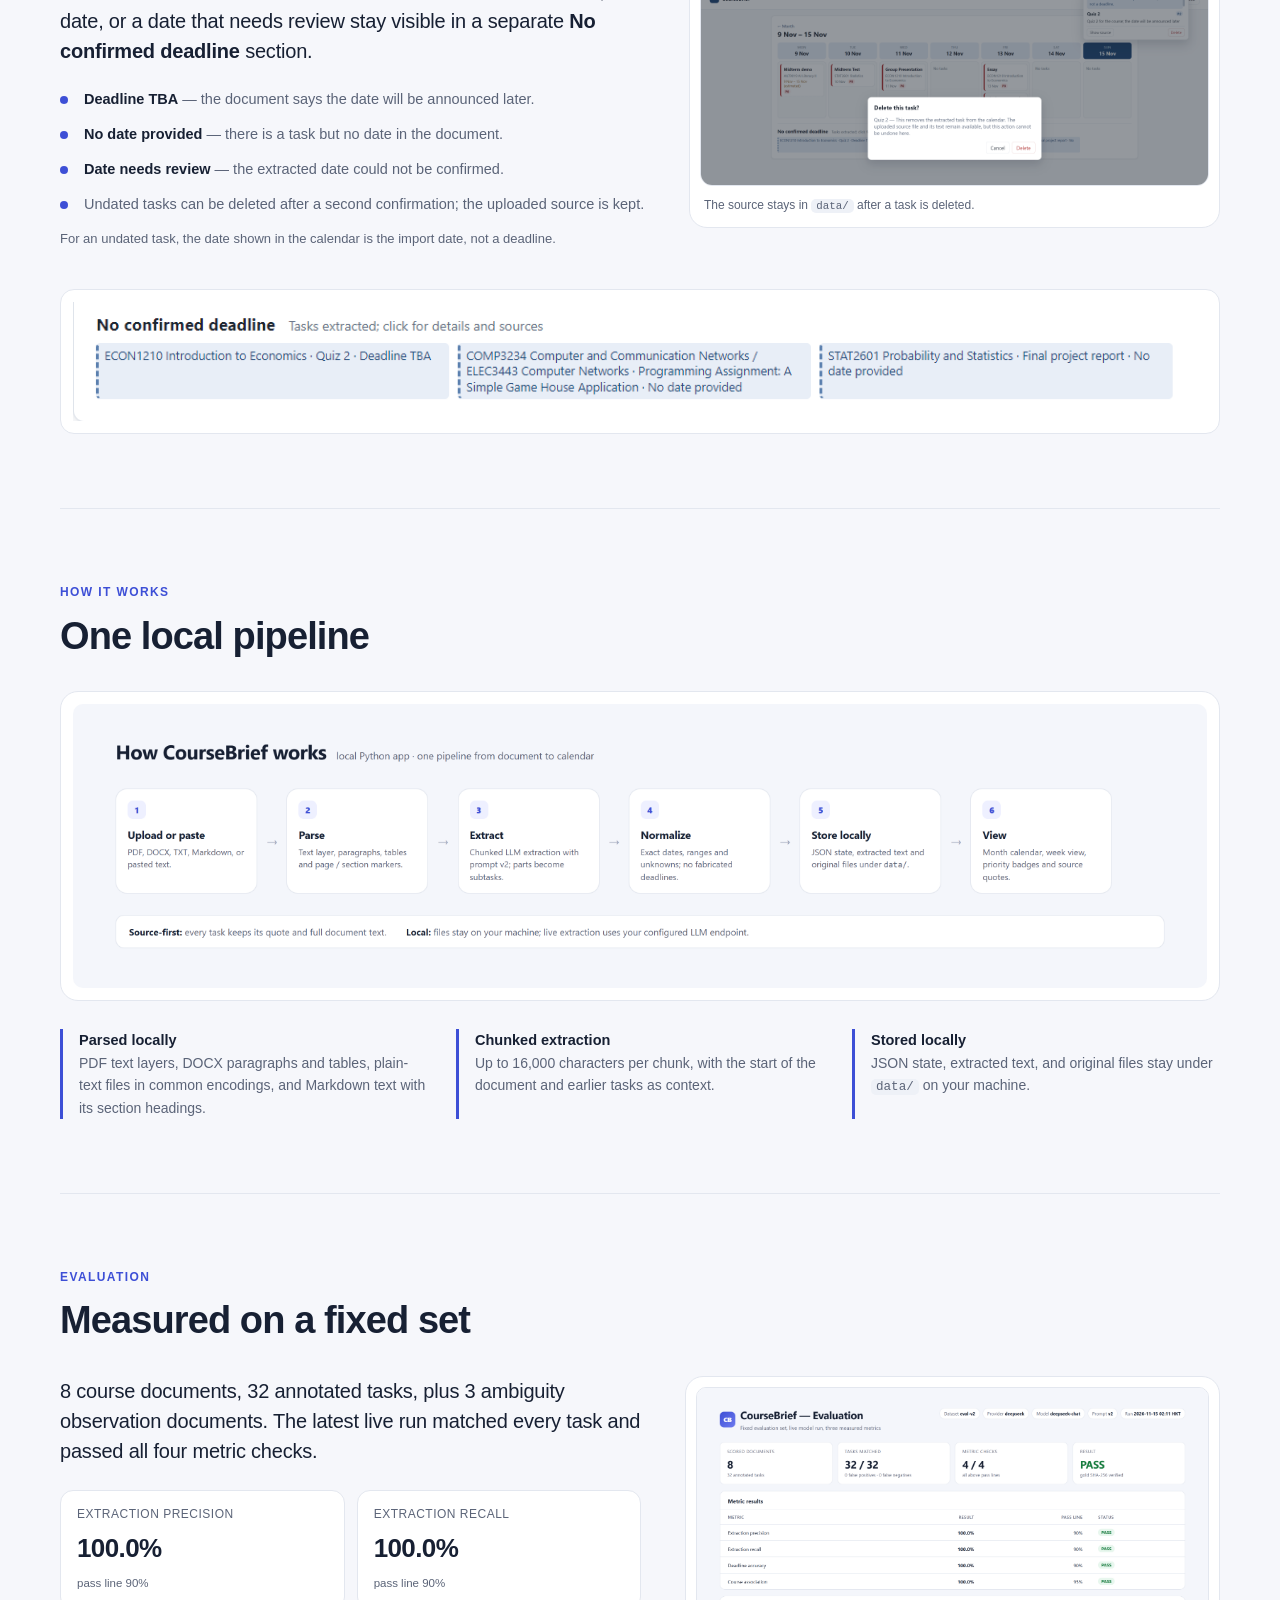
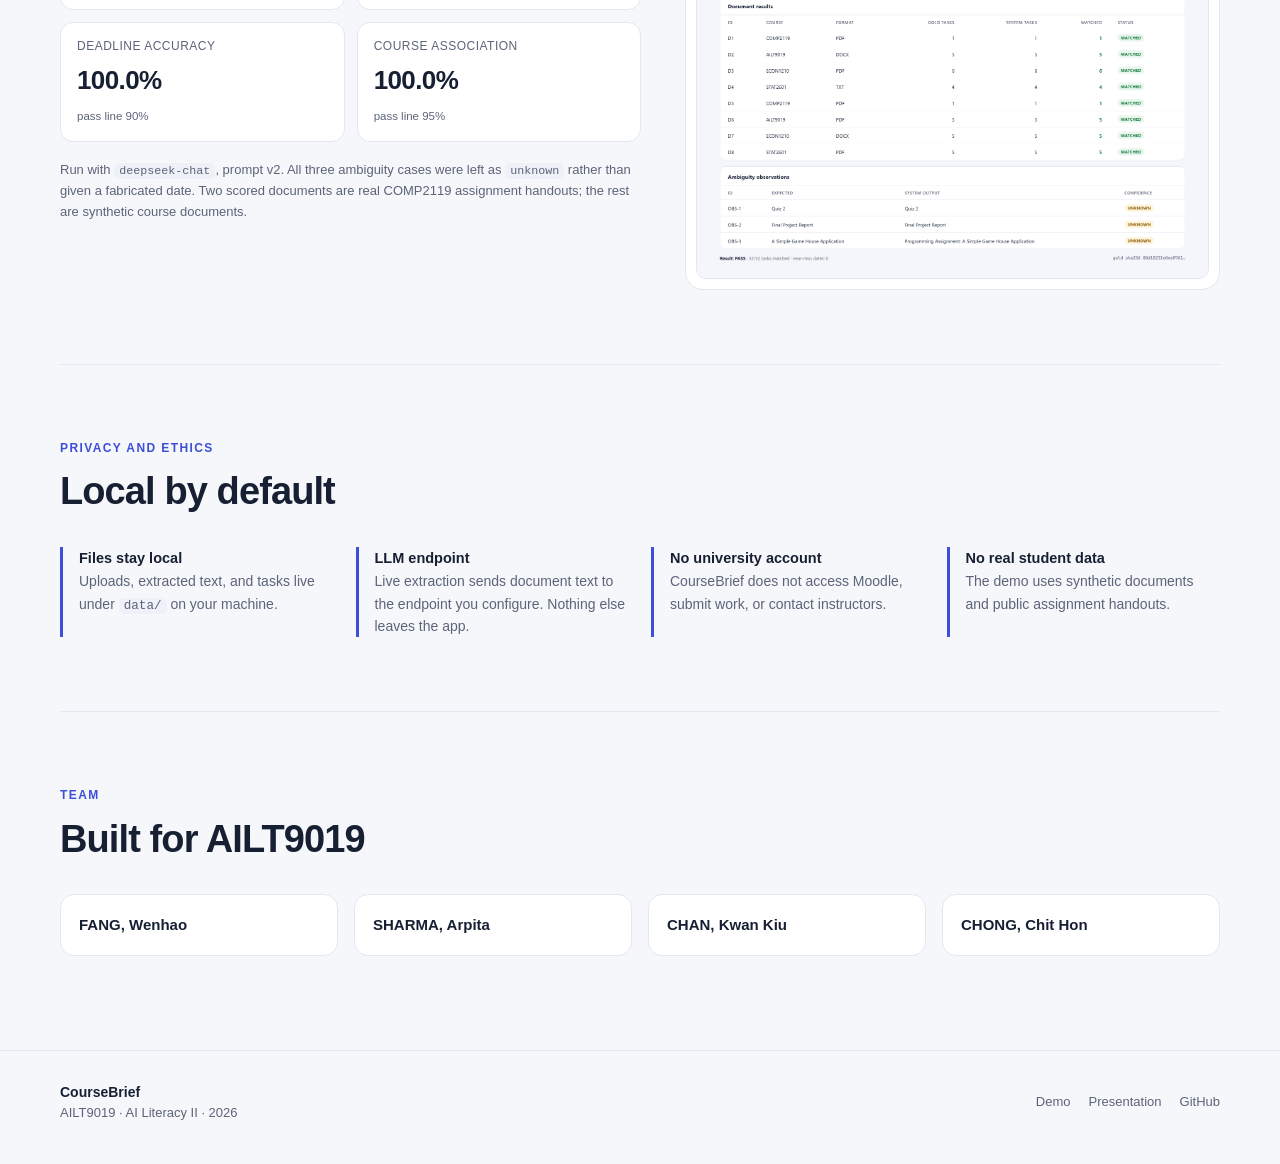
==== commit f96da5d9: "update information of webpage" ====
--- a/docs/index.html
+++ b/docs/index.html
@@ -22,7 +22,7 @@
       <a href="#how">How it works</a>
       <a href="#evaluation">Evaluation</a>
     </nav>
-    <a class="btn btn-ghost" href="https://github.com/chankwankiu/AILT9019">GitHub</a>
+    <a class="btn btn-ghost" href="https://github.com/AILT-9019/AILT9019-team3">GitHub</a>
   </div>
 </header>
 
@@ -37,8 +37,8 @@
         normalizes deadlines, and shows them in a month calendar and a week view — with the source quote attached.
       </p>
       <div class="hero-actions">
-        <a class="btn btn-primary" href="https://youtu.be/REPLACE_DEMO">Watch the demo</a>
-        <a class="btn btn-ghost" href="https://github.com/chankwankiu/AILT9019">View the code</a>
+        <a class="btn btn-primary" href="https://youtu.be/MtiDR5uAZ7s">Watch the demo</a>
+        <a class="btn btn-ghost" href="https://github.com/AILT-9019/AILT9019-team3">View the code</a>
       </div>
       <ul class="chips" aria-label="Project summary">
         <li>8 documents</li>
@@ -207,10 +207,10 @@
       <h2>Built for AILT9019</h2>
     </div>
     <div class="team-grid">
-      <div class="member"><strong>Member 1</strong></div>
-      <div class="member"><strong>Member 2</strong></div>
-      <div class="member"><strong>Member 3</strong></div>
-      <div class="member"><strong>Member 4</strong></div>
+      <div class="member"><strong>FANG, Wenhao</strong></div>
+      <div class="member"><strong>SHARMA, Arpita</strong></div>
+      <div class="member"><strong>CHAN, Kwan Kiu</strong></div>
+      <div class="member"><strong>CHONG, Chit Hon</strong></div>
     </div>
   </section>
 
@@ -223,9 +223,9 @@
       <span>AILT9019 · AI Literacy II · 2026</span>
     </div>
     <div class="footer-links">
-      <a href="https://youtu.be/REPLACE_DEMO">Demo</a>
-      <a href="https://youtu.be/REPLACE_PRESENTATION">Presentation</a>
-      <a href="https://github.com/chankwankiu/AILT9019">GitHub</a>
+      <a href="https://youtu.be/MtiDR5uAZ7s">Demo</a>
+      <a href="https://youtu.be/rHYQwIleBYE">Presentation</a>
+      <a href="https://github.com/AILT-9019/AILT9019-team3">GitHub</a>
     </div>
   </div>
 </footer>
